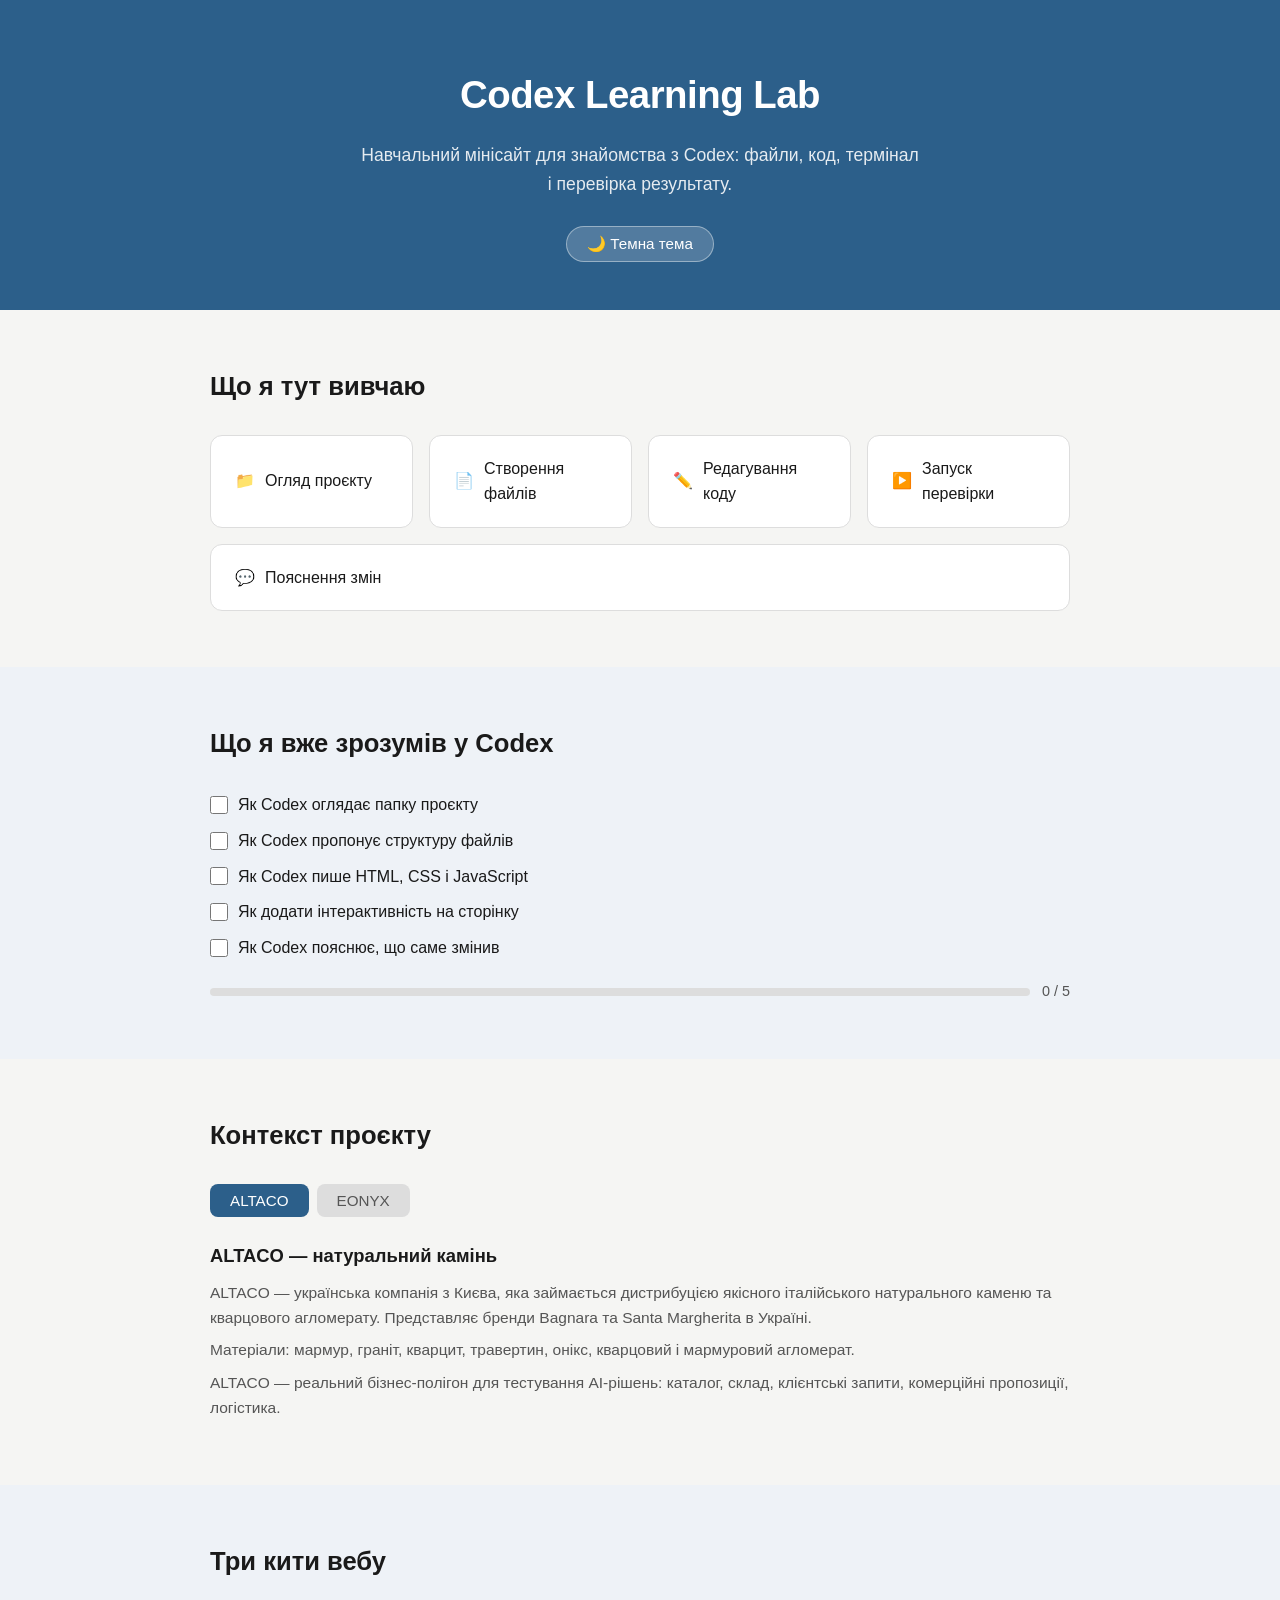
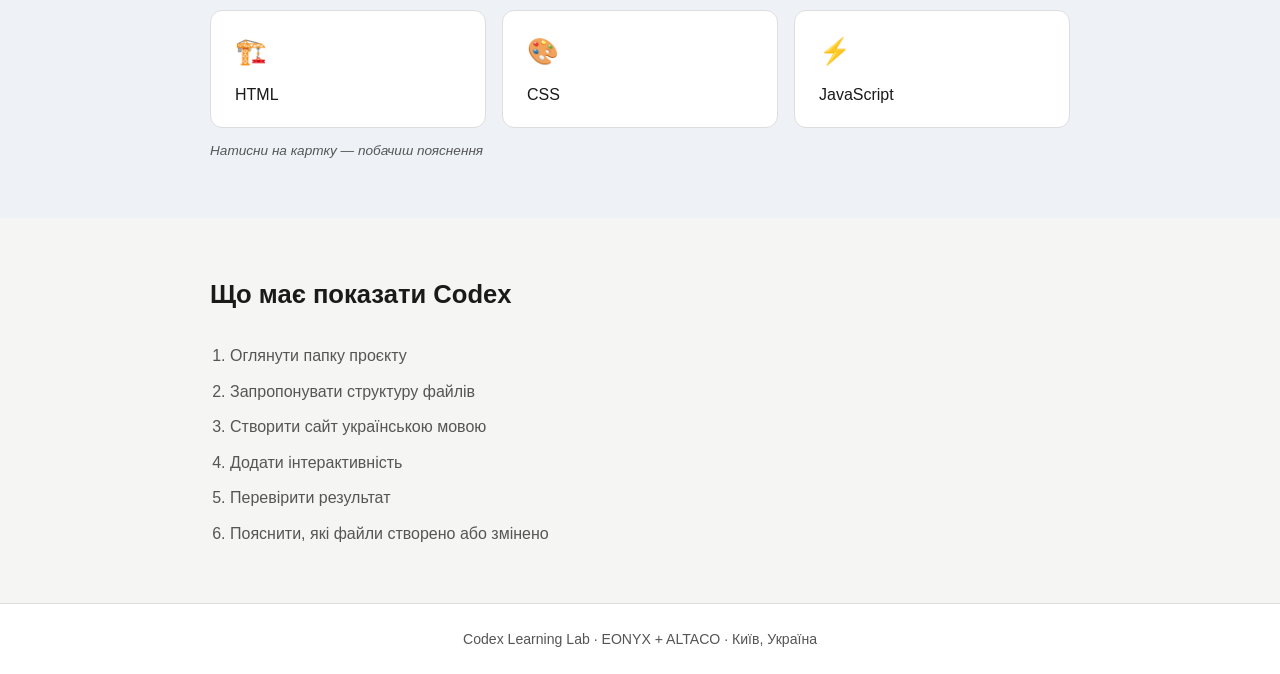
==== index.html @ 5689a2b1 "Create Codex Learning Lab website Simple Ukrainian-language learning site with hero block, progress " ====
<!DOCTYPE html>
<html lang="uk">
<head>
  <meta charset="UTF-8" />
  <meta name="viewport" content="width=device-width, initial-scale=1.0" />
  <title>Codex Learning Lab</title>
  <link rel="stylesheet" href="styles.css" />
</head>
<body class="light">

  <!-- Hero -->
  <header class="hero">
    <div class="container">
      <h1>Codex Learning Lab</h1>
      <p class="hero-sub">Навчальний мінісайт для знайомства з Codex: файли, код, термінал і перевірка результату.</p>
      <button id="theme-toggle" onclick="toggleTheme()">🌙 Темна тема</button>
    </div>
  </header>

  <!-- Що я вивчаю -->
  <section class="section" id="learning">
    <div class="container">
      <h2>Що я тут вивчаю</h2>
      <div class="cards">
        <div class="card">📁<span>Огляд проєкту</span></div>
        <div class="card">📄<span>Створення файлів</span></div>
        <div class="card">✏️<span>Редагування коду</span></div>
        <div class="card">▶️<span>Запуск перевірки</span></div>
        <div class="card">💬<span>Пояснення змін</span></div>
      </div>
    </div>
  </section>

  <!-- Чекліст прогресу -->
  <section class="section alt" id="checklist">
    <div class="container">
      <h2>Що я вже зрозумів у Codex</h2>
      <ul class="checklist" id="checklist-list">
        <li><label><input type="checkbox" onchange="updateProgress()" /> Як Codex оглядає папку проєкту</label></li>
        <li><label><input type="checkbox" onchange="updateProgress()" /> Як Codex пропонує структуру файлів</label></li>
        <li><label><input type="checkbox" onchange="updateProgress()" /> Як Codex пише HTML, CSS і JavaScript</label></li>
        <li><label><input type="checkbox" onchange="updateProgress()" /> Як додати інтерактивність на сторінку</label></li>
        <li><label><input type="checkbox" onchange="updateProgress()" /> Як Codex пояснює, що саме змінив</label></li>
      </ul>
      <div class="progress-wrap">
        <div class="progress-bar">
          <div class="progress-fill" id="progress-fill"></div>
        </div>
        <span id="progress-label">0 / 5</span>
      </div>
    </div>
  </section>

  <!-- Перемикач ALTACO / EONYX -->
  <section class="section" id="context">
    <div class="container">
      <h2>Контекст проєкту</h2>
      <div class="tabs">
        <button class="tab active" onclick="switchTab('altaco')">ALTACO</button>
        <button class="tab" onclick="switchTab('eonyx')">EONYX</button>
      </div>
      <div class="tab-content" id="tab-altaco">
        <h3>ALTACO — натуральний камінь</h3>
        <p>ALTACO — українська компанія з Києва, яка займається дистрибуцією якісного італійського натурального каменю та кварцового агломерату. Представляє бренди Bagnara та Santa Margherita в Україні.</p>
        <p>Матеріали: мармур, граніт, кварцит, травертин, онікс, кварцовий і мармуровий агломерат.</p>
        <p>ALTACO — реальний бізнес-полігон для тестування AI-рішень: каталог, склад, клієнтські запити, комерційні пропозиції, логістика.</p>
      </div>
      <div class="tab-content hidden" id="tab-eonyx">
        <h3>EONYX — прикладний AI</h3>
        <p>EONYX створює прикладні AI-системи для B2B-компаній реального сектору. Фокус — не абстрактні чат-боти, а контрольовані AI-агенти, які працюють із реальними бізнес-даними.</p>
        <p>Напрями: автоматизація процесів, кастомні AI-агенти, цифровізація експертизи, інтеграція AI у продажі, склад, документообіг і аналітику.</p>
        <p>ALTACO є практичним майданчиком для EONYX, де AI-рішення тестуються на реальних задачах.</p>
      </div>
    </div>
  </section>

  <!-- Пояснення технологій -->
  <section class="section alt" id="tech">
    <div class="container">
      <h2>Три кити вебу</h2>
      <div class="cards">
        <div class="card clickable" onclick="showInfo('html')">
          <span class="card-icon">🏗️</span><span>HTML</span>
          <p class="card-info hidden" id="info-html">HTML — це структура сторінки. Як скелет: заголовки, параграфи, кнопки, зображення.</p>
        </div>
        <div class="card clickable" onclick="showInfo('css')">
          <span class="card-icon">🎨</span><span>CSS</span>
          <p class="card-info hidden" id="info-css">CSS — це оформлення. Кольори, шрифти, відступи, анімації. HTML без CSS виглядає як текст без дизайну.</p>
        </div>
        <div class="card clickable" onclick="showInfo('js')">
          <span class="card-icon">⚡</span><span>JavaScript</span>
          <p class="card-info hidden" id="info-js">JavaScript — це поведінка. Завдяки йому кнопки щось роблять, тема перемикається, чекліст рахує прогрес.</p>
        </div>
      </div>
      <p class="hint">Натисни на картку — побачиш пояснення</p>
    </div>
  </section>

  <!-- Що має показати Codex -->
  <section class="section" id="codex-tasks">
    <div class="container">
      <h2>Що має показати Codex</h2>
      <ol class="task-list">
        <li>Оглянути папку проєкту</li>
        <li>Запропонувати структуру файлів</li>
        <li>Створити сайт українською мовою</li>
        <li>Додати інтерактивність</li>
        <li>Перевірити результат</li>
        <li>Пояснити, які файли створено або змінено</li>
      </ol>
    </div>
  </section>

  <footer class="footer">
    <div class="container">
      <p>Codex Learning Lab · EONYX + ALTACO · Київ, Україна</p>
    </div>
  </footer>

  <script src="script.js"></script>
</body>
</html>
---- styles.css ----
/* Base */
*, *::before, *::after { box-sizing: border-box; margin: 0; padding: 0; }

:root {
  --bg: #f5f5f3;
  --surface: #ffffff;
  --text: #1a1a1a;
  --text-muted: #555;
  --accent: #2c5f8a;
  --accent-light: #e8f0f8;
  --border: #ddd;
  --card-bg: #ffffff;
  --alt-bg: #eef2f7;
}

body.dark {
  --bg: #141414;
  --surface: #1e1e1e;
  --text: #e8e8e8;
  --text-muted: #aaa;
  --accent: #5a9fd4;
  --accent-light: #1a2a38;
  --border: #333;
  --card-bg: #252525;
  --alt-bg: #1a1a1a;
}

body {
  font-family: 'Segoe UI', Arial, sans-serif;
  background: var(--bg);
  color: var(--text);
  line-height: 1.6;
  transition: background 0.3s, color 0.3s;
}

.container {
  max-width: 900px;
  margin: 0 auto;
  padding: 0 20px;
}

/* Hero */
.hero {
  background: var(--accent);
  color: #fff;
  padding: 64px 0 48px;
  text-align: center;
}

.hero h1 {
  font-size: 2.4rem;
  font-weight: 700;
  margin-bottom: 16px;
  letter-spacing: -0.5px;
}

.hero-sub {
  font-size: 1.1rem;
  opacity: 0.88;
  max-width: 560px;
  margin: 0 auto 28px;
}

/* Buttons */
button {
  cursor: pointer;
  border: none;
  font-family: inherit;
  font-size: 0.95rem;
  transition: all 0.2s;
}

#theme-toggle {
  background: rgba(255,255,255,0.18);
  color: #fff;
  border: 1px solid rgba(255,255,255,0.4);
  padding: 8px 20px;
  border-radius: 20px;
}

#theme-toggle:hover { background: rgba(255,255,255,0.28); }

/* Sections */
.section { padding: 56px 0; }
.section.alt { background: var(--alt-bg); }

.section h2 {
  font-size: 1.6rem;
  font-weight: 600;
  margin-bottom: 28px;
  color: var(--text);
}

/* Cards */
.cards {
  display: flex;
  flex-wrap: wrap;
  gap: 16px;
}

.card {
  background: var(--card-bg);
  border: 1px solid var(--border);
  border-radius: 12px;
  padding: 20px 24px;
  display: flex;
  align-items: center;
  gap: 10px;
  font-size: 1rem;
  color: var(--text);
  flex: 1 1 160px;
  min-width: 140px;
}

.card.clickable {
  flex-direction: column;
  align-items: flex-start;
  cursor: pointer;
  user-select: none;
}

.card.clickable:hover { border-color: var(--accent); background: var(--accent-light); }

.card-icon { font-size: 1.6rem; }

.card-info {
  font-size: 0.88rem;
  color: var(--text-muted);
  margin-top: 8px;
  line-height: 1.5;
}

.hidden { display: none !important; }

.hint {
  font-size: 0.85rem;
  color: var(--text-muted);
  margin-top: 12px;
  font-style: italic;
}

/* Checklist */
.checklist { list-style: none; display: flex; flex-direction: column; gap: 10px; }

.checklist li label {
  display: flex;
  align-items: center;
  gap: 10px;
  cursor: pointer;
  font-size: 1rem;
}

.checklist input[type="checkbox"] {
  width: 18px;
  height: 18px;
  accent-color: var(--accent);
  cursor: pointer;
}

.progress-wrap {
  display: flex;
  align-items: center;
  gap: 12px;
  margin-top: 20px;
}

.progress-bar {
  flex: 1;
  height: 8px;
  background: var(--border);
  border-radius: 4px;
  overflow: hidden;
}

.progress-fill {
  height: 100%;
  width: 0%;
  background: var(--accent);
  border-radius: 4px;
  transition: width 0.4s ease;
}

#progress-label { font-size: 0.9rem; color: var(--text-muted); white-space: nowrap; }

/* Tabs */
.tabs { display: flex; gap: 8px; margin-bottom: 24px; }

.tab {
  padding: 8px 20px;
  border-radius: 8px;
  background: var(--border);
  color: var(--text-muted);
  font-weight: 500;
}

.tab.active {
  background: var(--accent);
  color: #fff;
}

.tab:hover:not(.active) { background: var(--accent-light); color: var(--accent); }

.tab-content h3 { font-size: 1.15rem; margin-bottom: 10px; color: var(--text); }
.tab-content p { color: var(--text-muted); margin-bottom: 8px; font-size: 0.97rem; }

/* Task list */
.task-list {
  padding-left: 20px;
  display: flex;
  flex-direction: column;
  gap: 10px;
}

.task-list li { font-size: 1rem; color: var(--text-muted); }

/* Footer */
.footer {
  background: var(--surface);
  border-top: 1px solid var(--border);
  padding: 24px 0;
  text-align: center;
  font-size: 0.88rem;
  color: var(--text-muted);
}

/* Responsive */
@media (max-width: 600px) {
  .hero h1 { font-size: 1.7rem; }
  .cards { gap: 10px; }
  .card { flex: 1 1 130px; }
}
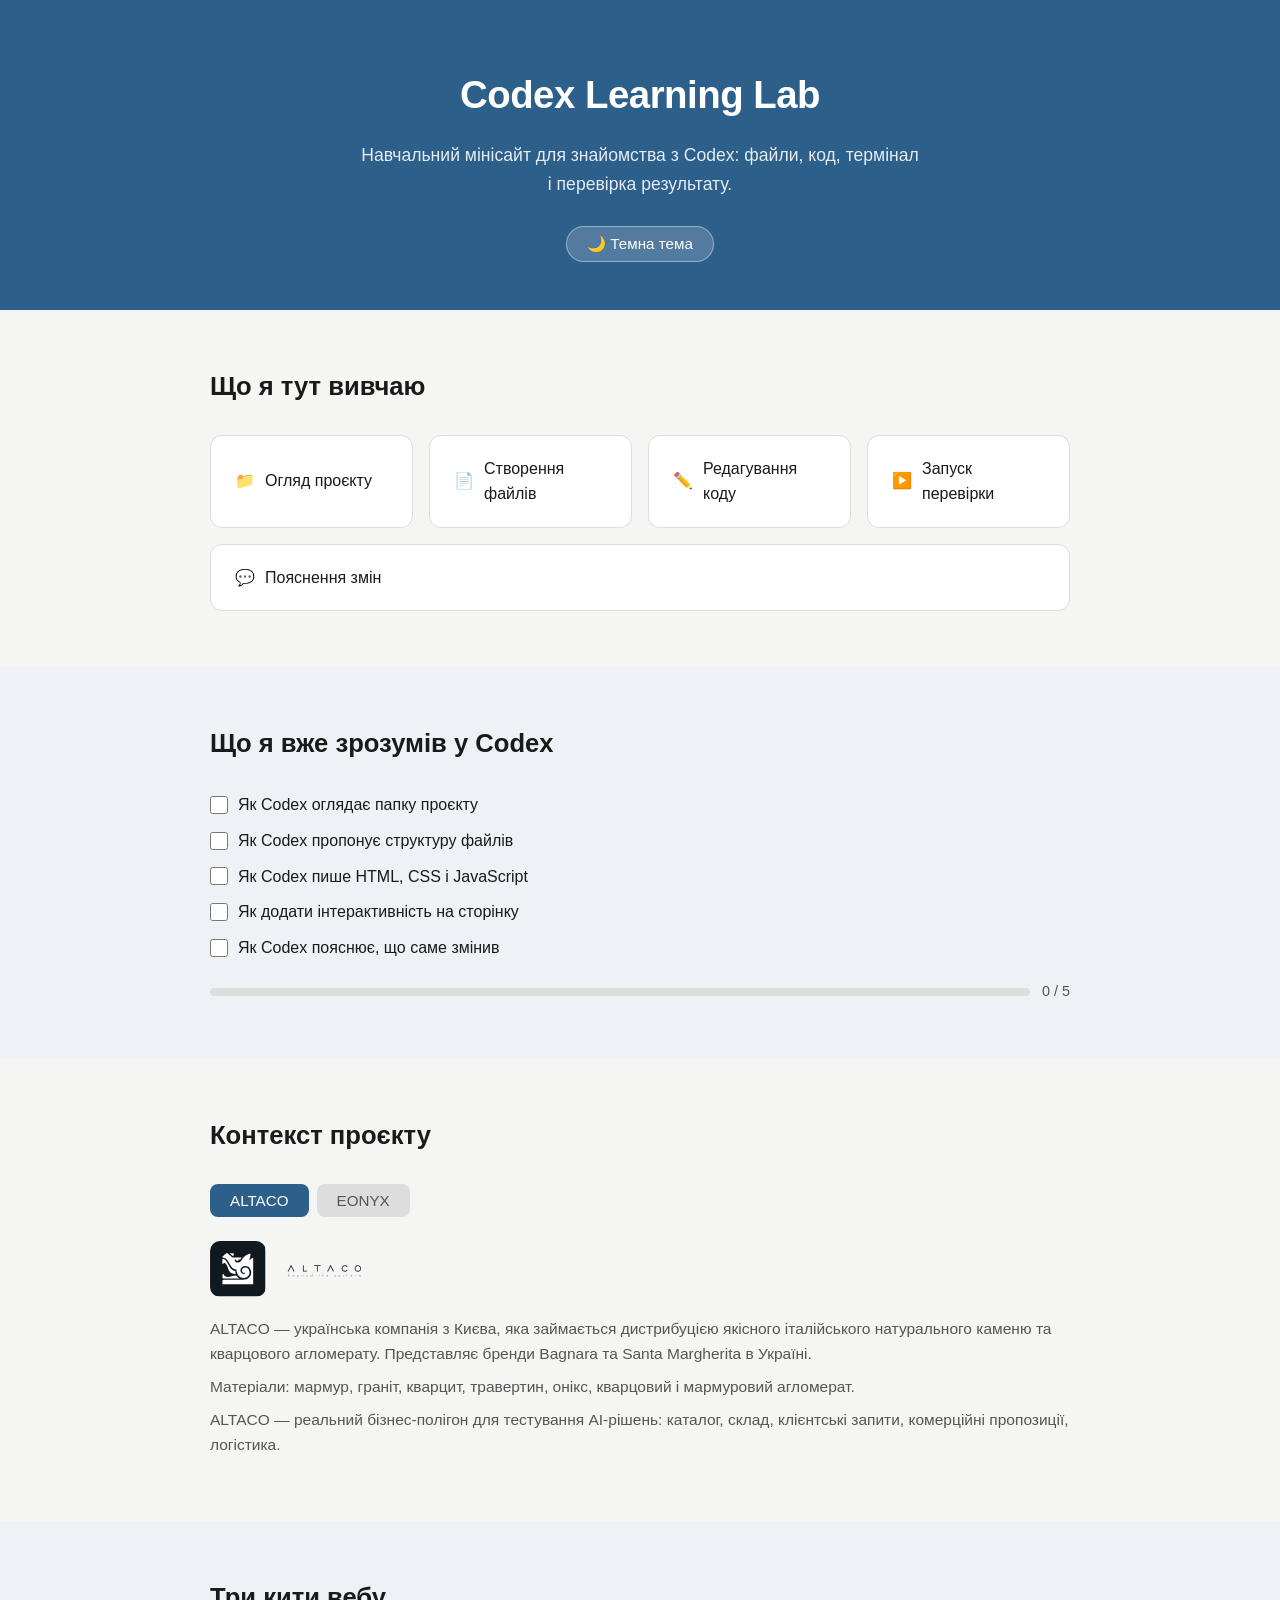
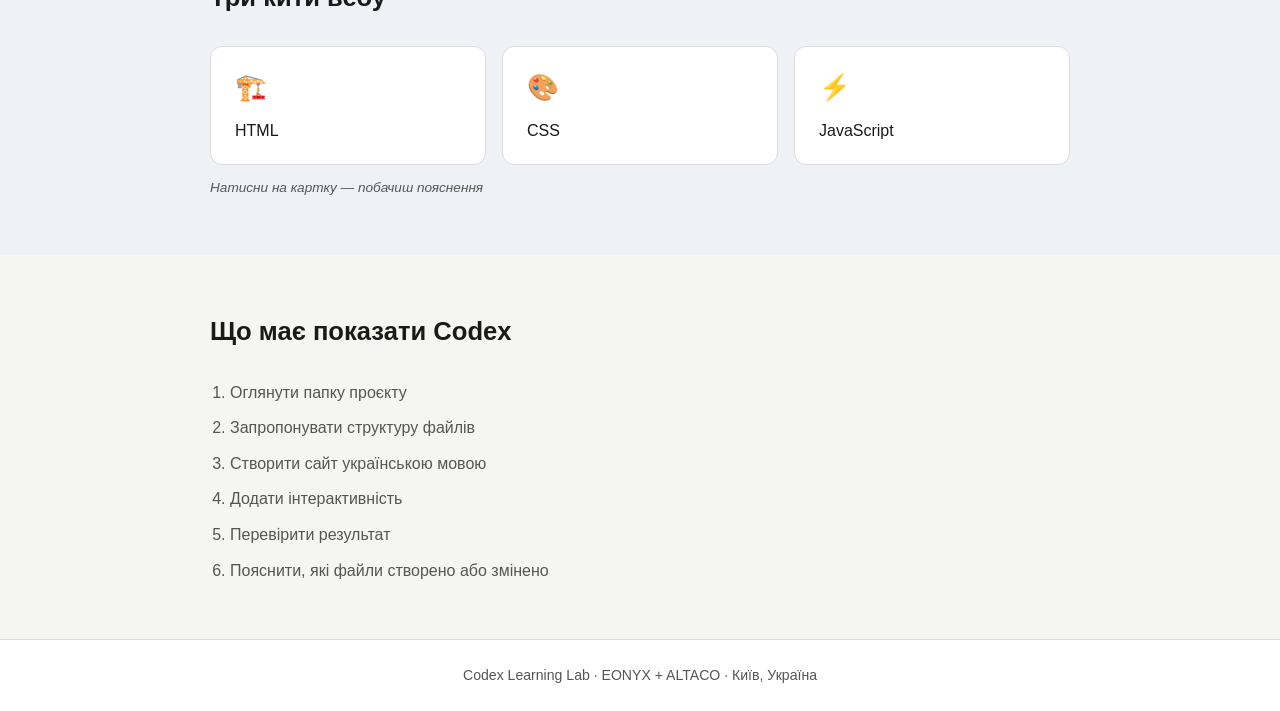
==== commit d9363288: "Add original ALTACO brand assets Export altaco_icon.svg (icon.ai p.1) and altaco_logo.svg (logo.ai p" ====
--- a/index.html
+++ b/index.html
@@ -60,13 +60,26 @@
         <button class="tab" onclick="switchTab('eonyx')">EONYX</button>
       </div>
       <div class="tab-content" id="tab-altaco">
-        <h3>ALTACO — натуральний камінь</h3>
+        <div class="brand-header">
+          <div class="brand-logos">
+            <img src="assets/logos/altaco_icon.svg"
+                 alt="ALTACO — іконка бренду"
+                 class="brand-icon" />
+            <img src="assets/logos/altaco_logo.svg"
+                 alt="ALTACO — логотип компанії з дистрибуції натурального каменю"
+                 class="brand-logo" />
+          </div>
+        </div>
         <p>ALTACO — українська компанія з Києва, яка займається дистрибуцією якісного італійського натурального каменю та кварцового агломерату. Представляє бренди Bagnara та Santa Margherita в Україні.</p>
         <p>Матеріали: мармур, граніт, кварцит, травертин, онікс, кварцовий і мармуровий агломерат.</p>
         <p>ALTACO — реальний бізнес-полігон для тестування AI-рішень: каталог, склад, клієнтські запити, комерційні пропозиції, логістика.</p>
       </div>
       <div class="tab-content hidden" id="tab-eonyx">
-        <h3>EONYX — прикладний AI</h3>
+        <div class="brand-header">
+          <div class="brand-logos">
+            <span class="brand-wordmark">EONYX</span>
+          </div>
+        </div>
         <p>EONYX створює прикладні AI-системи для B2B-компаній реального сектору. Фокус — не абстрактні чат-боти, а контрольовані AI-агенти, які працюють із реальними бізнес-даними.</p>
         <p>Напрями: автоматизація процесів, кастомні AI-агенти, цифровізація експертизи, інтеграція AI у продажі, склад, документообіг і аналітику.</p>
         <p>ALTACO є практичним майданчиком для EONYX, де AI-рішення тестуються на реальних задачах.</p>
--- a/styles.css
+++ b/styles.css
@@ -203,6 +203,50 @@
 .tab-content h3 { font-size: 1.15rem; margin-bottom: 10px; color: var(--text); }
 .tab-content p { color: var(--text-muted); margin-bottom: 8px; font-size: 0.97rem; }
 
+/* Brand logos */
+.brand-header { margin-bottom: 20px; }
+
+.brand-logos {
+  display: flex;
+  align-items: center;
+  gap: 16px;
+  flex-wrap: wrap;
+}
+
+.brand-icon {
+  width: 56px;
+  height: 56px;
+  border-radius: 10px;
+  flex-shrink: 0;
+  object-fit: contain;
+}
+
+.brand-logo {
+  height: 48px;
+  width: auto;
+  max-width: 260px;
+  object-fit: contain;
+  flex-shrink: 0;
+}
+
+/* Інвертуємо темний SVG-логотип у темній темі */
+body.dark .brand-logo {
+  filter: brightness(0) invert(1);
+}
+
+.brand-wordmark {
+  font-size: 1.8rem;
+  font-weight: 700;
+  letter-spacing: 0.12em;
+  color: var(--text);
+  font-family: 'Segoe UI', Arial, sans-serif;
+}
+
+@media (max-width: 600px) {
+  .brand-logo { max-width: 180px; height: 38px; }
+  .brand-icon { width: 44px; height: 44px; }
+}
+
 /* Task list */
 .task-list {
   padding-left: 20px;
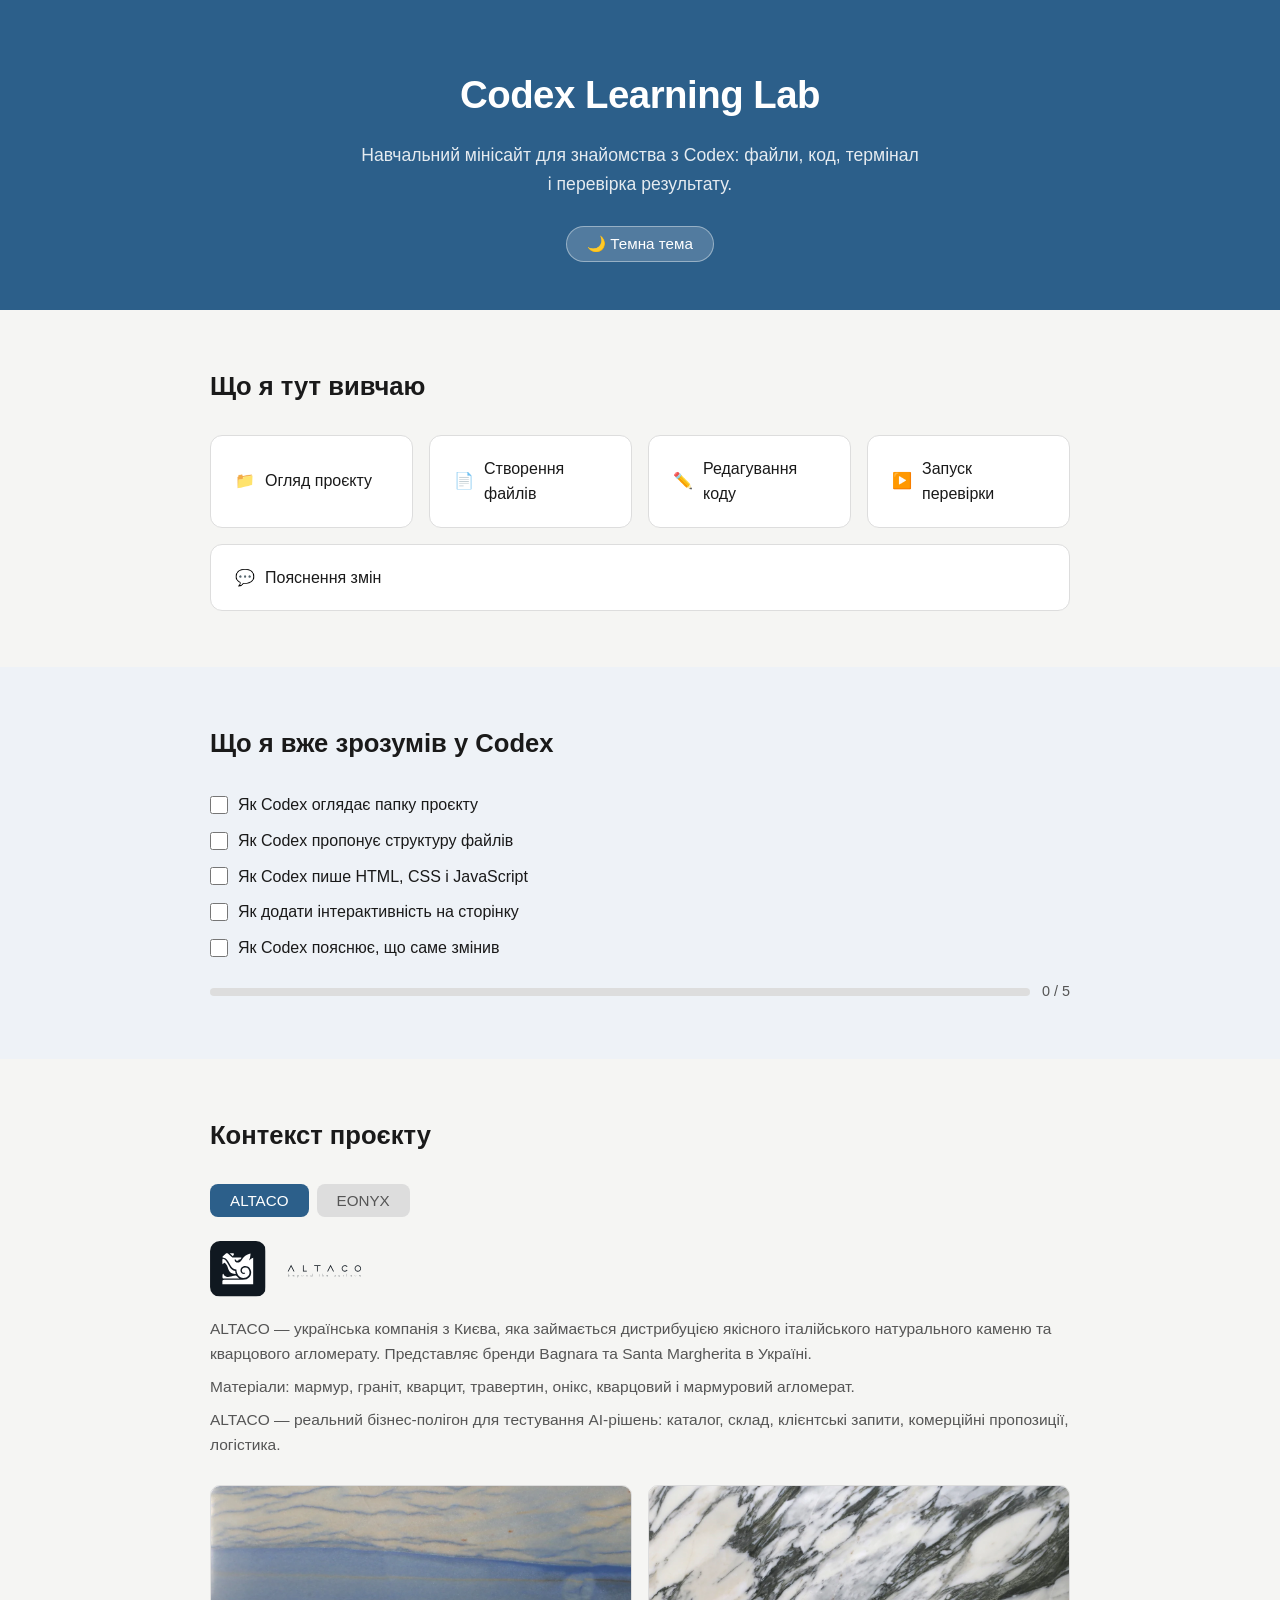
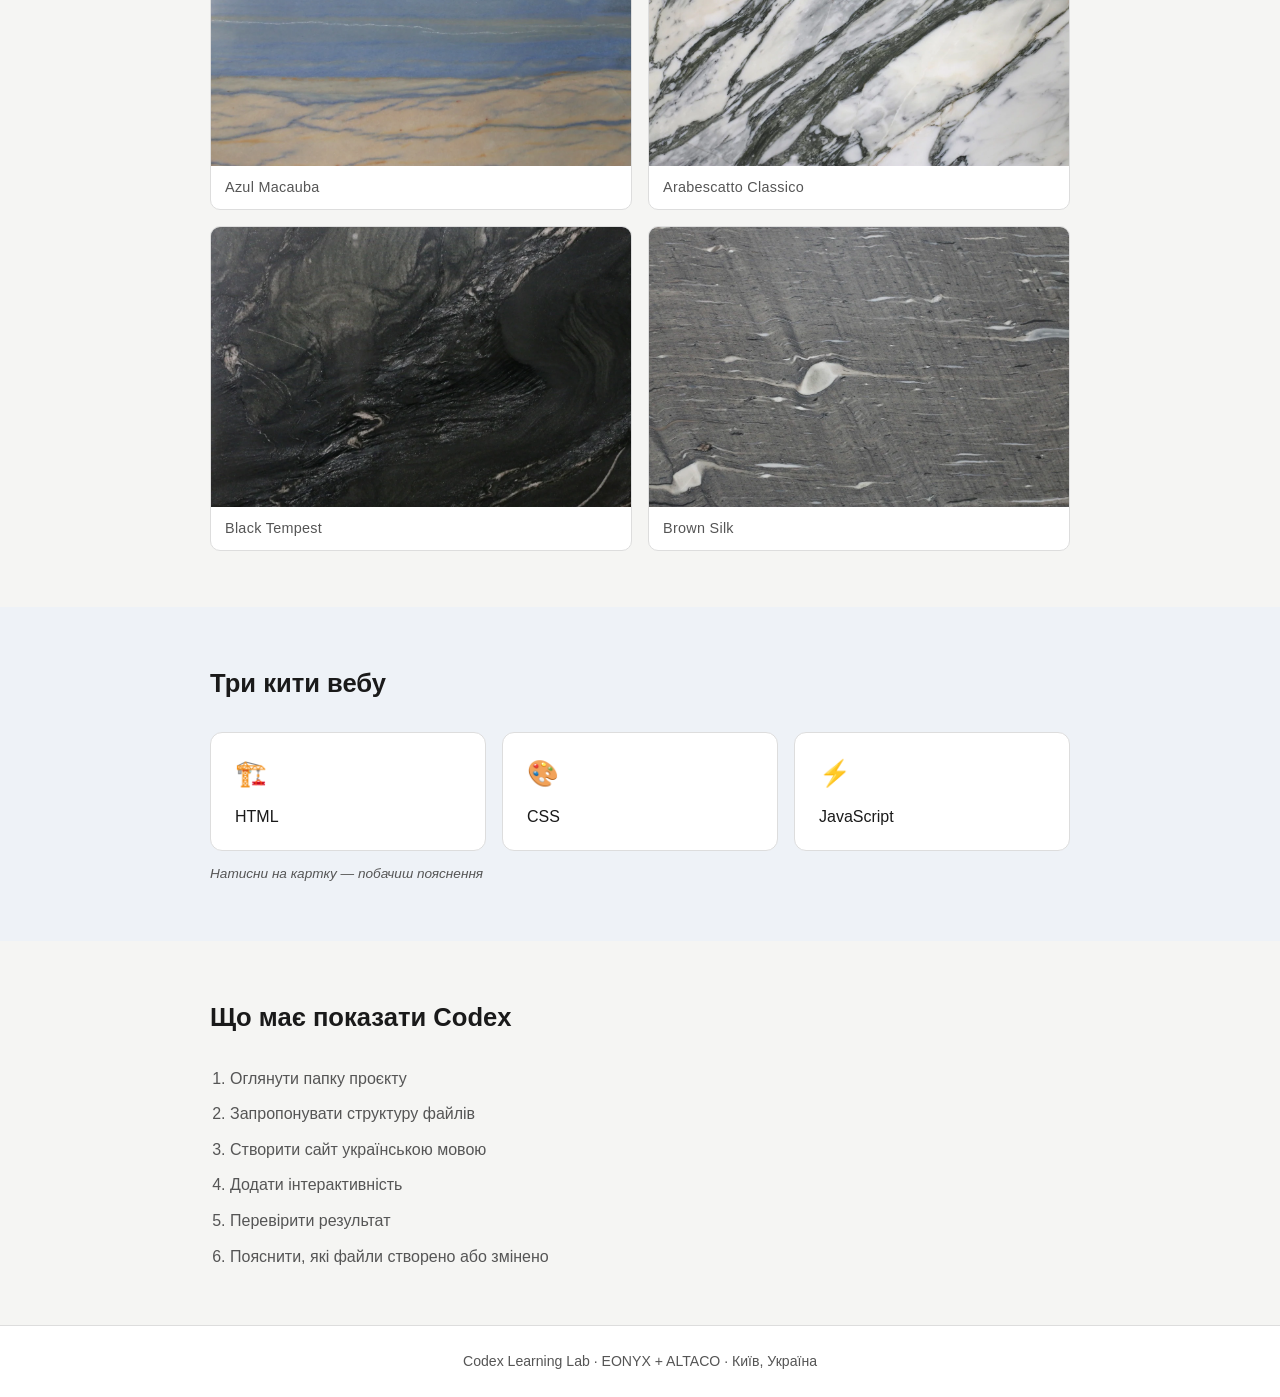
==== commit 51a77c5a: "Add responsive ALTACO stone gallery https://claude.ai/code/session_01HLtPfpetcdKAhCcZsqp9Dm" ====
--- a/index.html
+++ b/index.html
@@ -73,6 +73,72 @@
         <p>ALTACO — українська компанія з Києва, яка займається дистрибуцією якісного італійського натурального каменю та кварцового агломерату. Представляє бренди Bagnara та Santa Margherita в Україні.</p>
         <p>Матеріали: мармур, граніт, кварцит, травертин, онікс, кварцовий і мармуровий агломерат.</p>
         <p>ALTACO — реальний бізнес-полігон для тестування AI-рішень: каталог, склад, клієнтські запити, комерційні пропозиції, логістика.</p>
+
+        <div class="stone-gallery">
+          <figure class="stone-item">
+            <picture>
+              <source
+                srcset="assets/stones/AzulMacauba2-640.webp 640w,
+                        assets/stones/AzulMacauba2-1280.webp 1280w"
+                sizes="(max-width: 600px) calc(100vw - 40px), calc(50% - 28px)"
+                type="image/webp" />
+              <img
+                src="assets/stones/AzulMacauba2-1280.webp"
+                alt="Azul Macauba — блакитно-кремовий натуральний камінь із хвилястими прожилками"
+                width="1280" height="853"
+                loading="lazy" />
+            </picture>
+            <figcaption>Azul Macauba</figcaption>
+          </figure>
+
+          <figure class="stone-item">
+            <picture>
+              <source
+                srcset="assets/stones/ArabescattoClassico-640.webp 640w,
+                        assets/stones/ArabescattoClassico-1280.webp 1280w"
+                sizes="(max-width: 600px) calc(100vw - 40px), calc(50% - 28px)"
+                type="image/webp" />
+              <img
+                src="assets/stones/ArabescattoClassico-1280.webp"
+                alt="Arabescatto Classico — білий мармур із темно-зеленими та сірими прожилками"
+                width="1280" height="853"
+                loading="lazy" />
+            </picture>
+            <figcaption>Arabescatto Classico</figcaption>
+          </figure>
+
+          <figure class="stone-item">
+            <picture>
+              <source
+                srcset="assets/stones/BlackTempest2-640.webp 640w,
+                        assets/stones/BlackTempest2-1280.webp 1280w"
+                sizes="(max-width: 600px) calc(100vw - 40px), calc(50% - 28px)"
+                type="image/webp" />
+              <img
+                src="assets/stones/BlackTempest2-1280.webp"
+                alt="Black Tempest — чорний граніт із динамічними білими вихровими прожилками"
+                width="1280" height="853"
+                loading="lazy" />
+            </picture>
+            <figcaption>Black Tempest</figcaption>
+          </figure>
+
+          <figure class="stone-item">
+            <picture>
+              <source
+                srcset="assets/stones/BrownSilk-640.webp 640w,
+                        assets/stones/BrownSilk-1280.webp 1280w"
+                sizes="(max-width: 600px) calc(100vw - 40px), calc(50% - 28px)"
+                type="image/webp" />
+              <img
+                src="assets/stones/BrownSilk-1280.webp"
+                alt="Brown Silk — сіро-коричневий камінь із щільними паралельними шаруватими прожилками"
+                width="1280" height="853"
+                loading="lazy" />
+            </picture>
+            <figcaption>Brown Silk</figcaption>
+          </figure>
+        </div>
       </div>
       <div class="tab-content hidden" id="tab-eonyx">
         <div class="brand-header">
--- a/styles.css
+++ b/styles.css
@@ -267,9 +267,52 @@
   color: var(--text-muted);
 }
 
+/* Stone gallery */
+.stone-gallery {
+  display: grid;
+  grid-template-columns: 1fr 1fr;
+  gap: 16px;
+  margin-top: 28px;
+}
+
+.stone-item {
+  margin: 0;
+  display: flex;
+  flex-direction: column;
+  border-radius: 10px;
+  overflow: hidden;
+  border: 1px solid var(--border);
+  background: var(--card-bg);
+}
+
+.stone-item picture {
+  display: block;
+  aspect-ratio: 3 / 2;
+  overflow: hidden;
+}
+
+.stone-item img {
+  width: 100%;
+  height: 100%;
+  object-fit: cover;
+  display: block;
+  transition: transform 0.35s ease;
+}
+
+.stone-item:hover img { transform: scale(1.04); }
+
+.stone-item figcaption {
+  padding: 10px 14px;
+  font-size: 0.9rem;
+  font-weight: 500;
+  color: var(--text-muted);
+  letter-spacing: 0.02em;
+}
+
 /* Responsive */
 @media (max-width: 600px) {
   .hero h1 { font-size: 1.7rem; }
   .cards { gap: 10px; }
   .card { flex: 1 1 130px; }
-}
+  .stone-gallery { grid-template-columns: 1fr; gap: 12px; }
+}
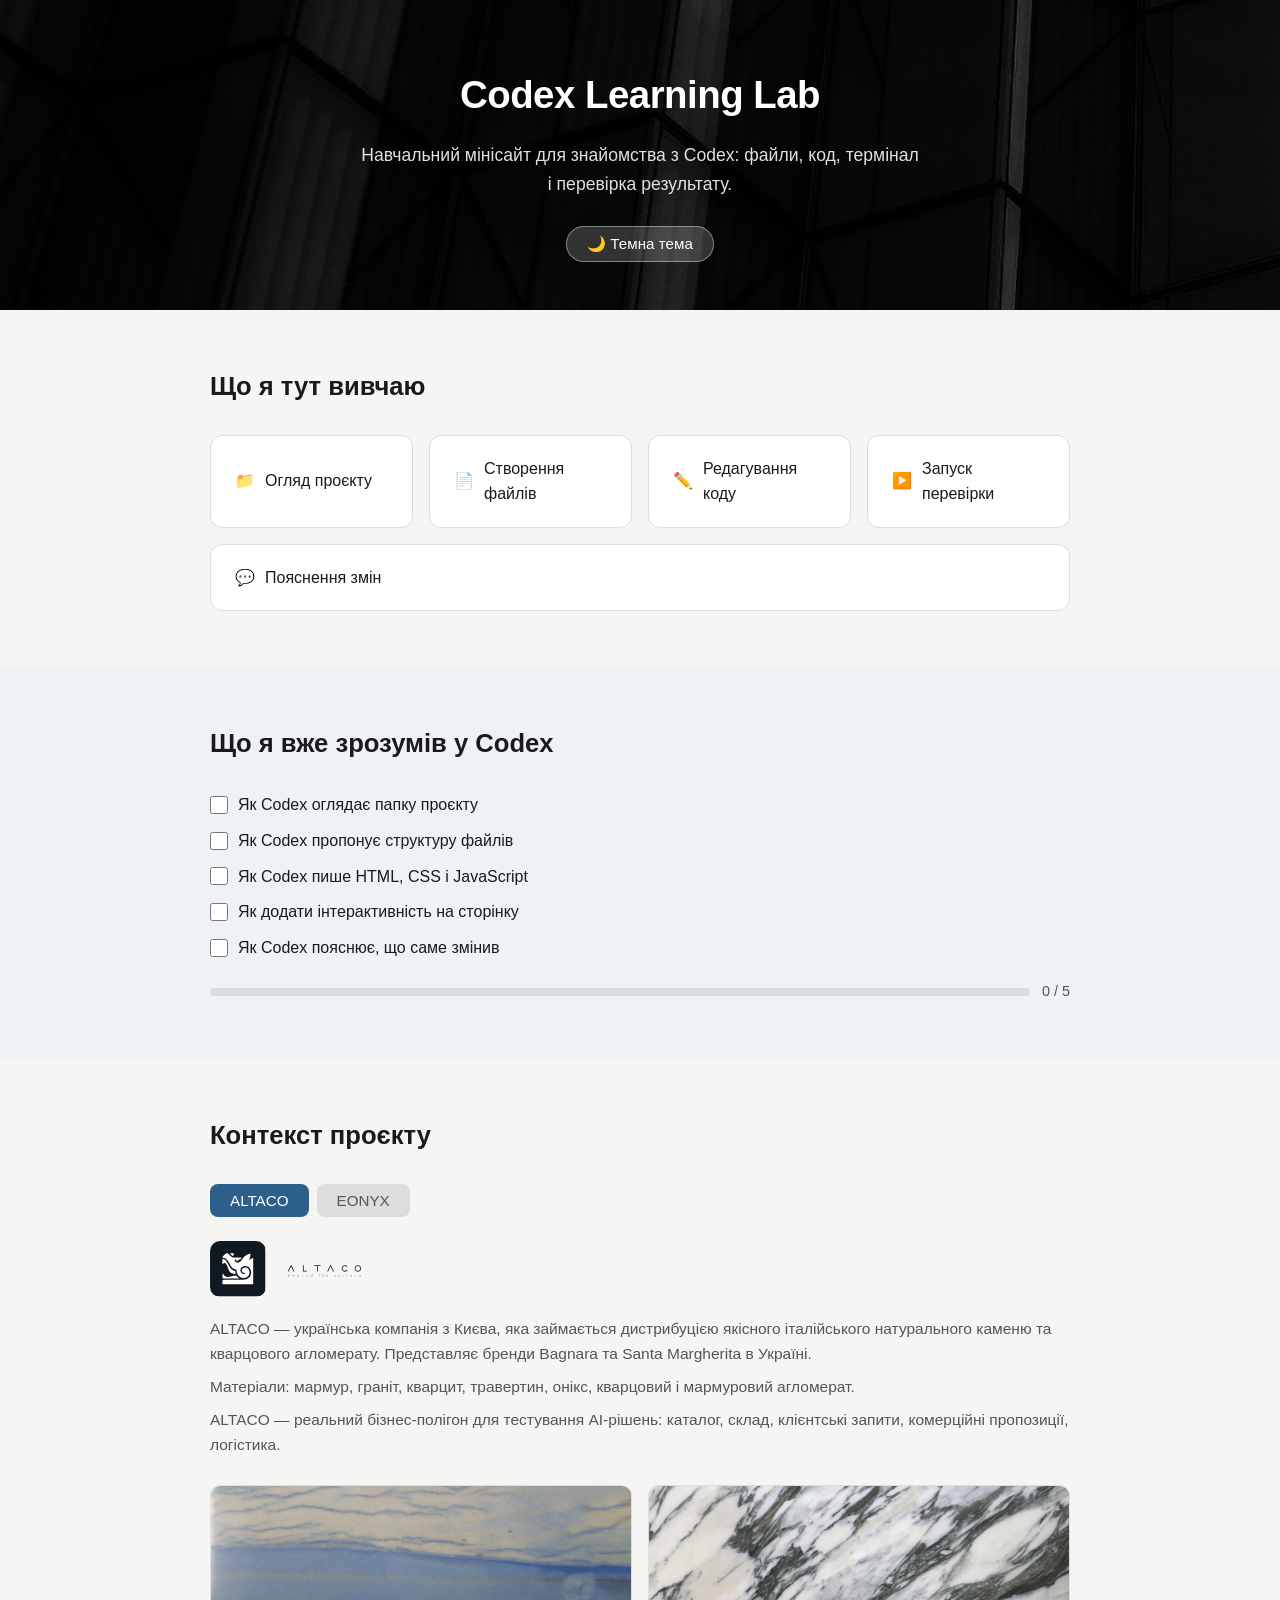
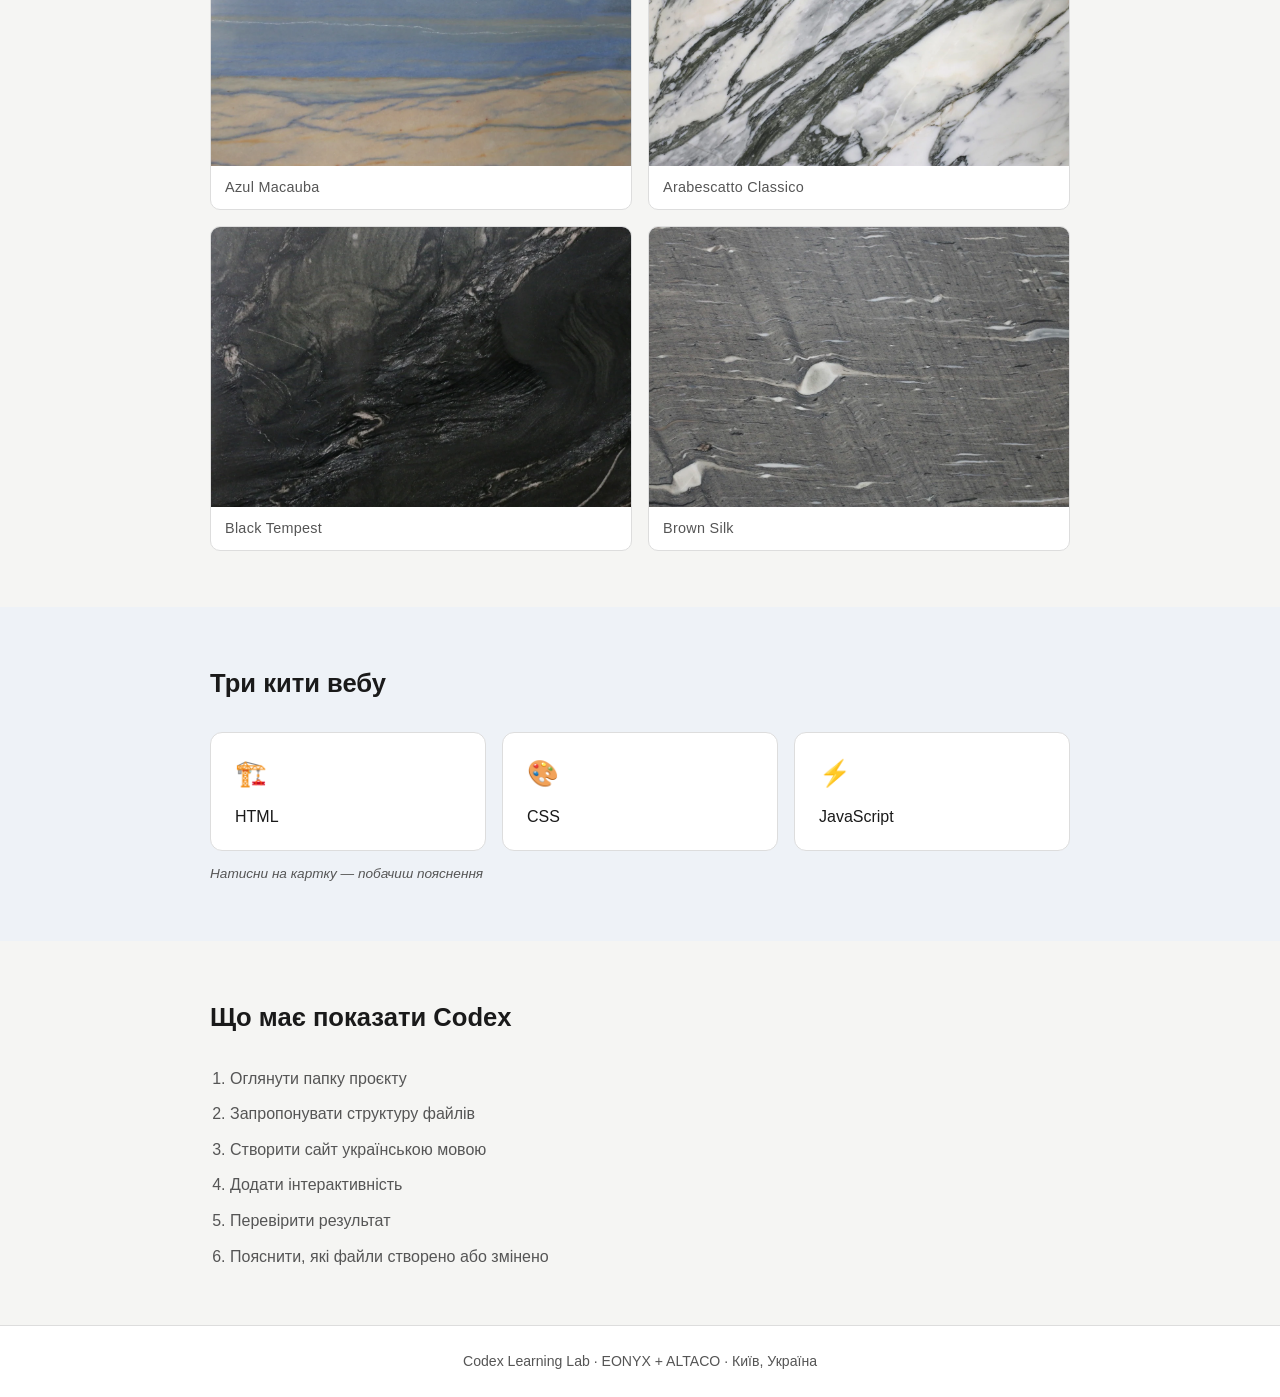
==== commit f5d3779d: "Add responsive hero background https://claude.ai/code/session_01HLtPfpetcdKAhCcZsqp9Dm" ====
--- a/index.html
+++ b/index.html
@@ -10,6 +10,21 @@
 
   <!-- Hero -->
   <header class="hero">
+    <picture class="hero-bg" aria-hidden="true">
+      <source
+        media="(max-width: 768px)"
+        srcset="assets/hero/textur1-768.webp"
+        type="image/webp" />
+      <source
+        srcset="assets/hero/textur1-1440.webp"
+        type="image/webp" />
+      <img
+        src="assets/hero/textur1-1440.webp"
+        alt=""
+        width="1440" height="1440"
+        loading="eager"
+        fetchpriority="high" />
+    </picture>
     <div class="container">
       <h1>Codex Learning Lab</h1>
       <p class="hero-sub">Навчальний мінісайт для знайомства з Codex: файли, код, термінал і перевірка результату.</p>
@@ -149,6 +164,87 @@
         <p>EONYX створює прикладні AI-системи для B2B-компаній реального сектору. Фокус — не абстрактні чат-боти, а контрольовані AI-агенти, які працюють із реальними бізнес-даними.</p>
         <p>Напрями: автоматизація процесів, кастомні AI-агенти, цифровізація експертизи, інтеграція AI у продажі, склад, документообіг і аналітику.</p>
         <p>ALTACO є практичним майданчиком для EONYX, де AI-рішення тестуються на реальних задачах.</p>
+
+        <div class="eonyx-gallery">
+          <!-- Hero -->
+          <figure class="eonyx-hero">
+            <picture>
+              <source
+                srcset="assets/eonyx/Inst2-540.webp 540w,
+                        assets/eonyx/Inst2-1080.webp 1080w"
+                sizes="(max-width: 600px) calc(100vw - 40px), 540px"
+                type="image/webp" />
+              <img
+                src="assets/eonyx/Inst2-1080.webp"
+                alt="EONYX — AI знає все. І нічого про ваш бізнес. Геометрична архітектура з логотипом EONYX"
+                width="1080" height="1080"
+                loading="lazy" />
+            </picture>
+          </figure>
+
+          <!-- 4 thumbs -->
+          <div class="eonyx-thumbs">
+            <figure class="eonyx-thumb">
+              <picture>
+                <source
+                  srcset="assets/eonyx/Inst1-540.webp 540w,
+                          assets/eonyx/Inst1-1080.webp 1080w"
+                  sizes="(max-width: 600px) calc(50vw - 28px), 200px"
+                  type="image/webp" />
+                <img
+                  src="assets/eonyx/Inst1-540.webp"
+                  alt="EONYX — Документуємо експертизу. Будуємо агентів. Інтегруємо в процес. Неоновий коридор з логотипом"
+                  width="540" height="540"
+                  loading="lazy" />
+              </picture>
+            </figure>
+
+            <figure class="eonyx-thumb">
+              <picture>
+                <source
+                  srcset="assets/eonyx/Inst3-540.webp 540w,
+                          assets/eonyx/Inst3-1080.webp 1080w"
+                  sizes="(max-width: 600px) calc(50vw - 28px), 200px"
+                  type="image/webp" />
+                <img
+                  src="assets/eonyx/Inst3-540.webp"
+                  alt="EONYX — Агенти, які працюють на результат. Темний фон, червоний логотип EONYX"
+                  width="540" height="540"
+                  loading="lazy" />
+              </picture>
+            </figure>
+
+            <figure class="eonyx-thumb">
+              <picture>
+                <source
+                  srcset="assets/eonyx/Inst4-540.webp 540w,
+                          assets/eonyx/Inst4-1080.webp 1080w"
+                  sizes="(max-width: 600px) calc(50vw - 28px), 200px"
+                  type="image/webp" />
+                <img
+                  src="assets/eonyx/Inst4-540.webp"
+                  alt="EONYX R&amp;D-First — спочатку будуємо собі, потім вам. Геометричні бетонні плити"
+                  width="540" height="540"
+                  loading="lazy" />
+              </picture>
+            </figure>
+
+            <figure class="eonyx-thumb">
+              <picture>
+                <source
+                  srcset="assets/eonyx/textur1-540.webp 540w,
+                          assets/eonyx/textur1-1080.webp 1080w"
+                  sizes="(max-width: 600px) calc(50vw - 28px), 200px"
+                  type="image/webp" />
+                <img
+                  src="assets/eonyx/textur1-540.webp"
+                  alt="EONYX — абстрактна геометрична текстура зі скляних і металевих панелей"
+                  width="540" height="540"
+                  loading="lazy" />
+              </picture>
+            </figure>
+          </div>
+        </div>
       </div>
     </div>
   </section>
--- a/styles.css
+++ b/styles.css
@@ -41,10 +41,39 @@
 
 /* Hero */
 .hero {
-  background: var(--accent);
+  position: relative;
+  overflow: hidden;
+  background: #101820;
   color: #fff;
   padding: 64px 0 48px;
   text-align: center;
+}
+
+.hero-bg {
+  position: absolute;
+  inset: 0;
+  z-index: 0;
+}
+
+.hero-bg img {
+  width: 100%;
+  height: 100%;
+  object-fit: cover;
+  object-position: center;
+  display: block;
+}
+
+.hero::after {
+  content: '';
+  position: absolute;
+  inset: 0;
+  z-index: 1;
+  background: rgba(0, 0, 0, 0.58);
+}
+
+.hero .container {
+  position: relative;
+  z-index: 2;
 }
 
 .hero h1 {
@@ -309,10 +338,62 @@
   letter-spacing: 0.02em;
 }
 
+/* EONYX gallery */
+.eonyx-gallery {
+  margin-top: 28px;
+  display: flex;
+  flex-direction: column;
+  gap: 12px;
+}
+
+.eonyx-hero {
+  margin: 0 auto;
+  width: 100%;
+  max-width: 540px;
+  border-radius: 12px;
+  overflow: hidden;
+  border: 1px solid var(--border);
+  background: var(--card-bg);
+}
+
+.eonyx-hero picture,
+.eonyx-thumb picture {
+  display: block;
+  aspect-ratio: 1 / 1;
+}
+
+.eonyx-hero img,
+.eonyx-thumb img {
+  width: 100%;
+  height: 100%;
+  object-fit: contain;
+  display: block;
+  background: var(--card-bg);
+}
+
+.eonyx-thumbs {
+  display: grid;
+  grid-template-columns: repeat(4, 1fr);
+  gap: 12px;
+}
+
+.eonyx-thumb {
+  margin: 0;
+  border-radius: 10px;
+  overflow: hidden;
+  border: 1px solid var(--border);
+  background: var(--card-bg);
+  transition: border-color 0.2s;
+}
+
+.eonyx-thumb:hover { border-color: var(--accent); }
+
 /* Responsive */
 @media (max-width: 600px) {
   .hero h1 { font-size: 1.7rem; }
   .cards { gap: 10px; }
   .card { flex: 1 1 130px; }
   .stone-gallery { grid-template-columns: 1fr; gap: 12px; }
-}
+  .eonyx-thumbs { grid-template-columns: repeat(2, 1fr); gap: 8px; }
+  .eonyx-hero { max-width: 100%; }
+}
